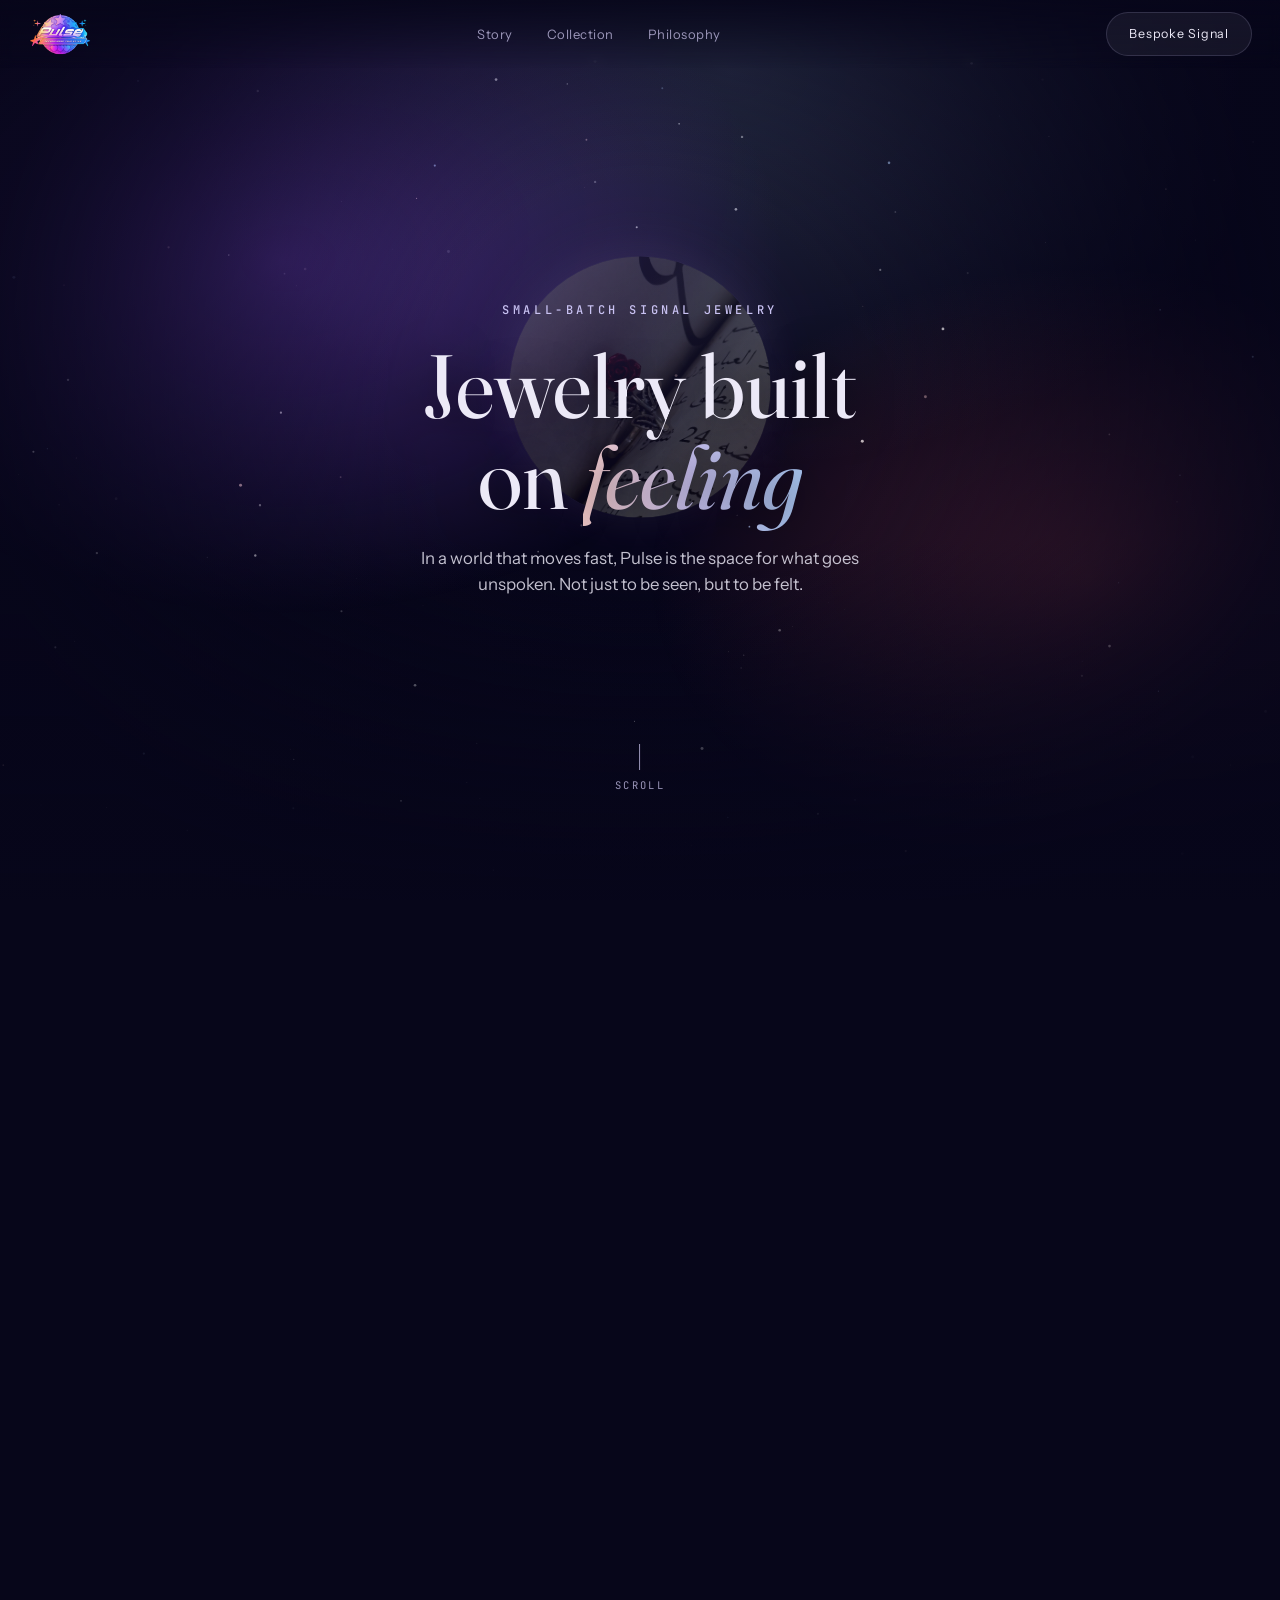
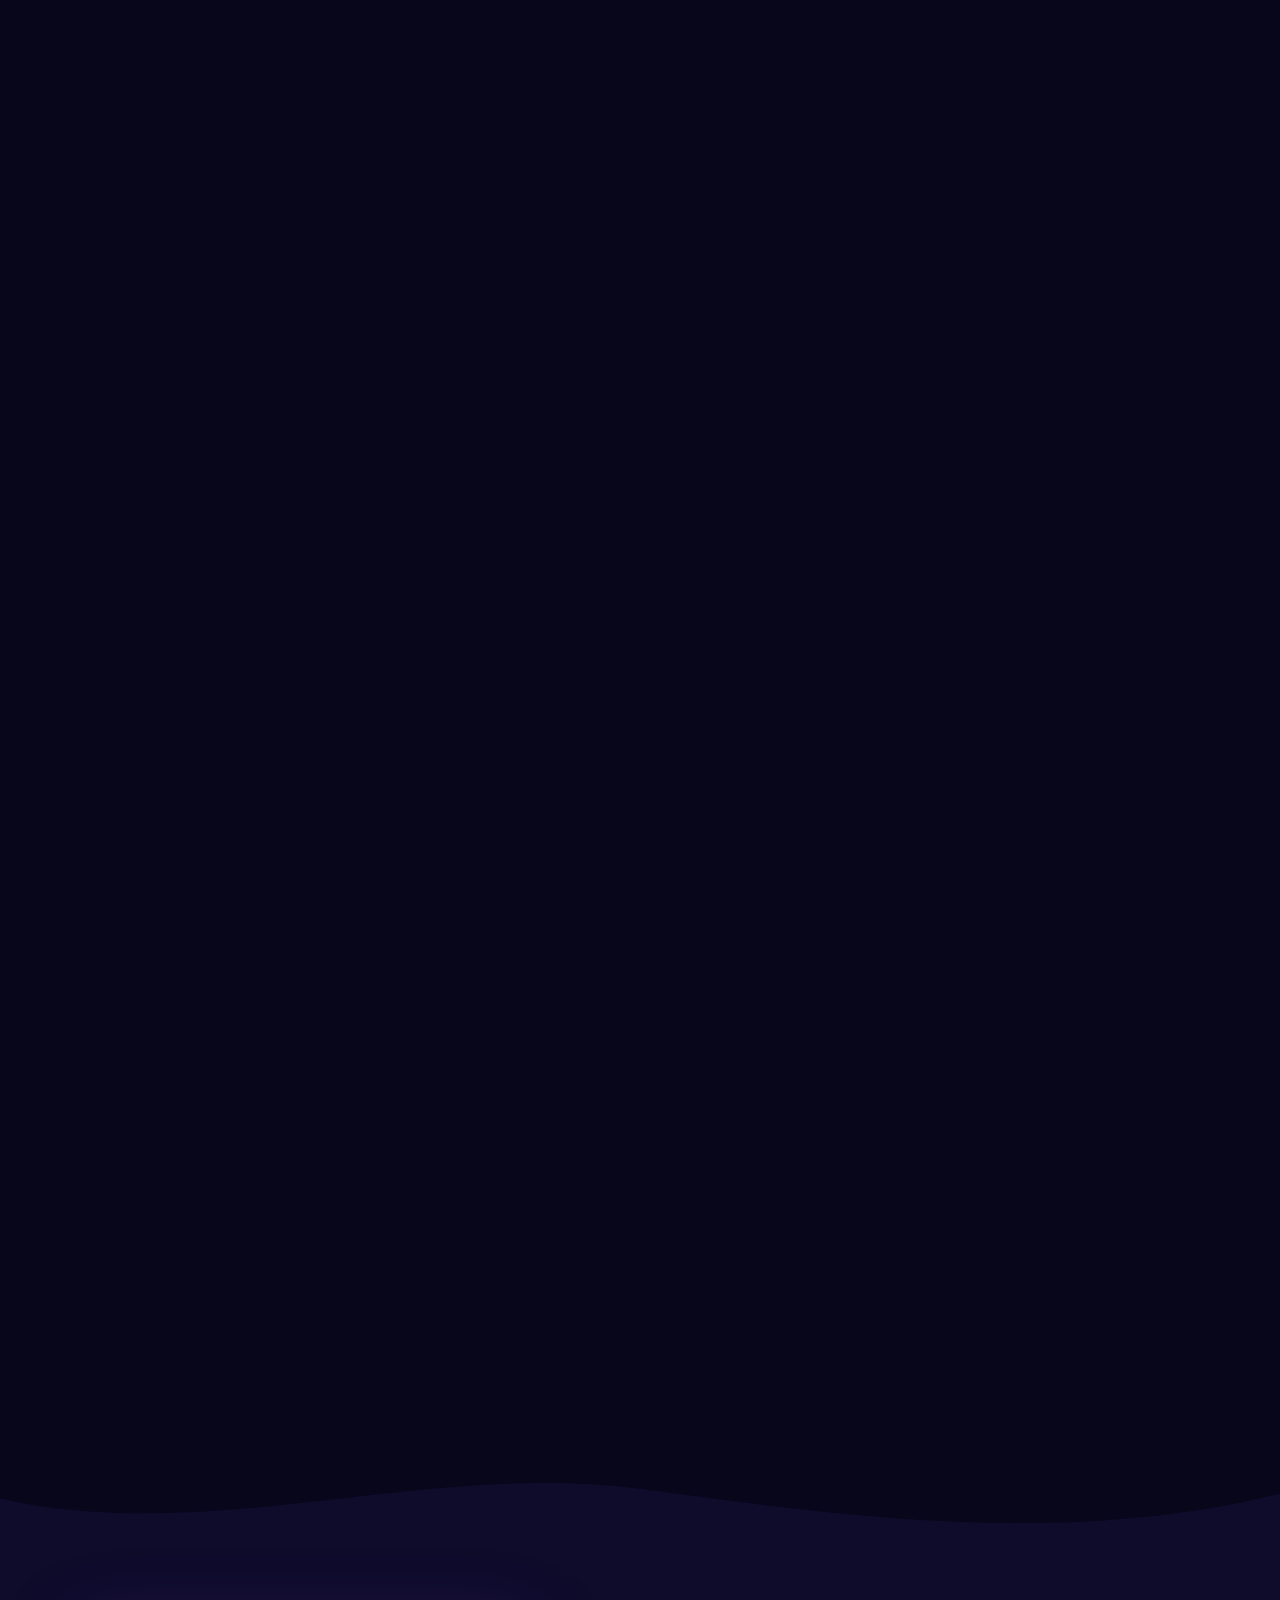
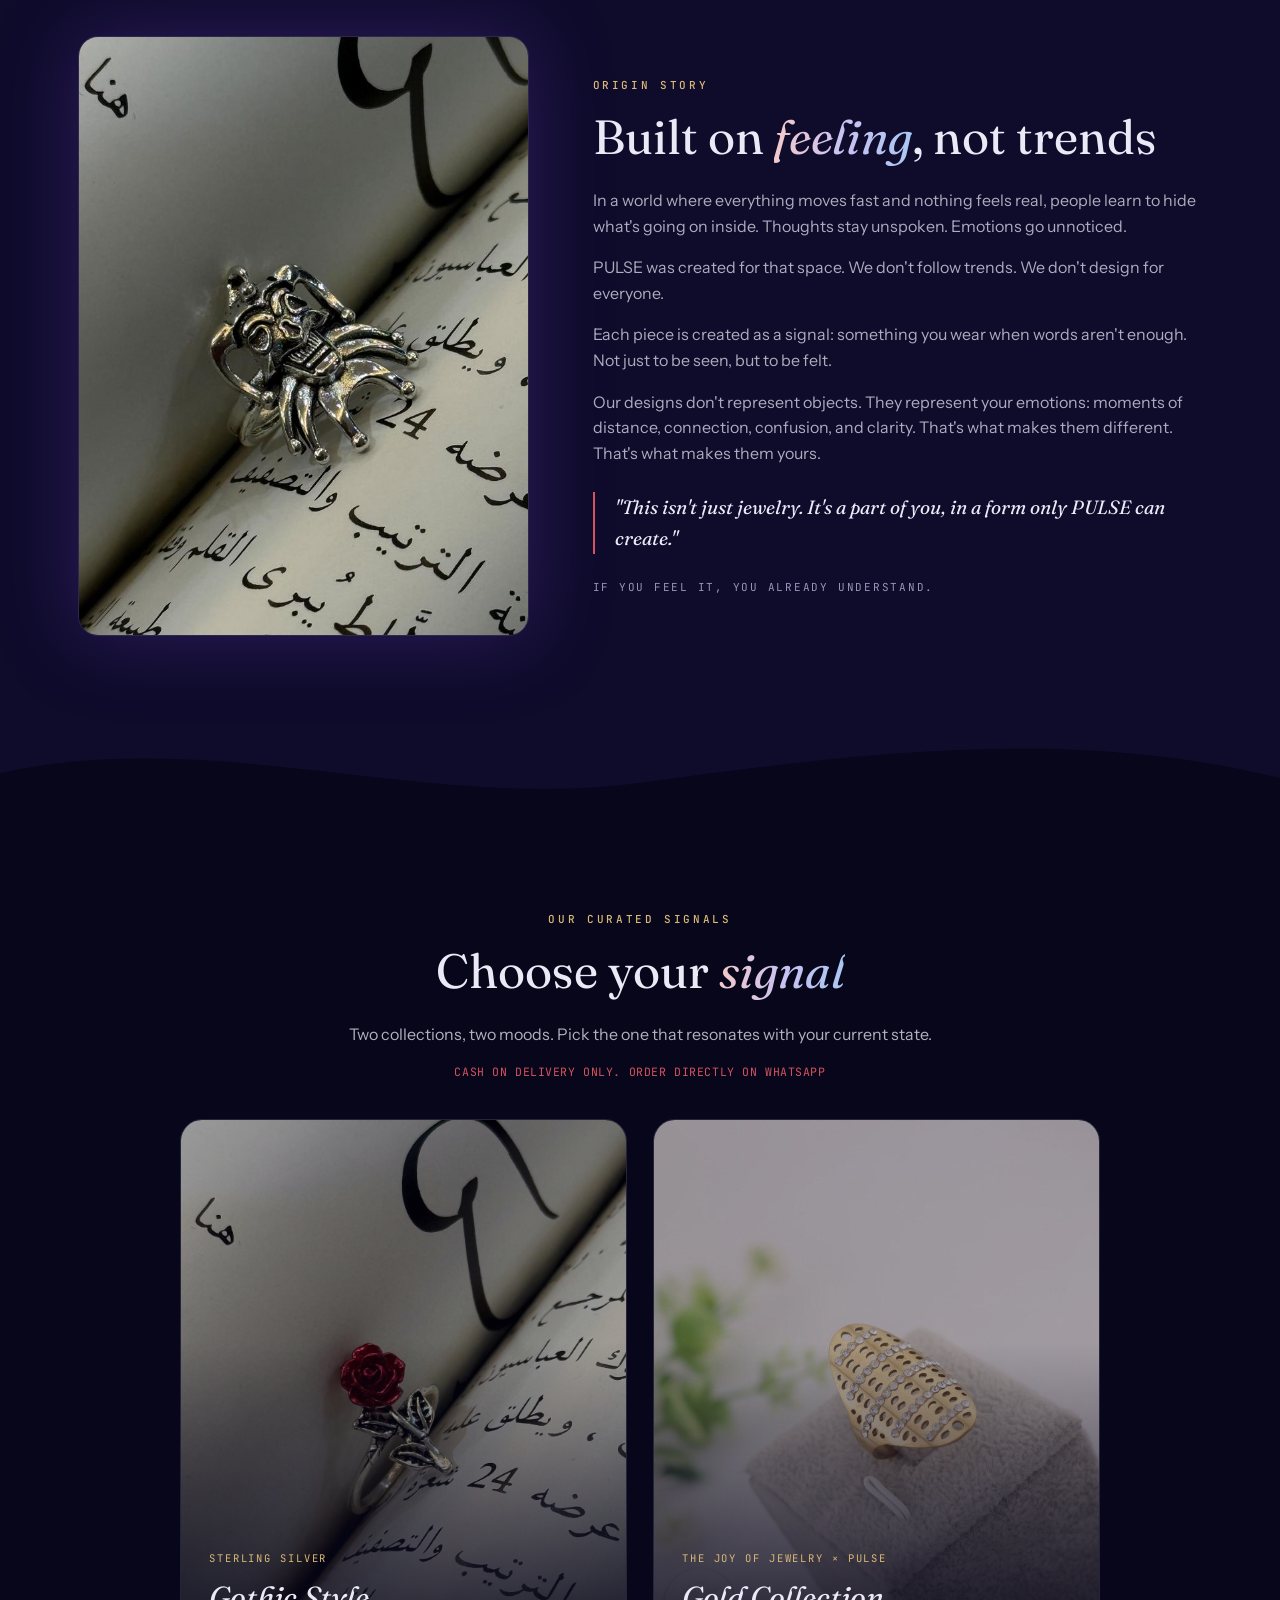
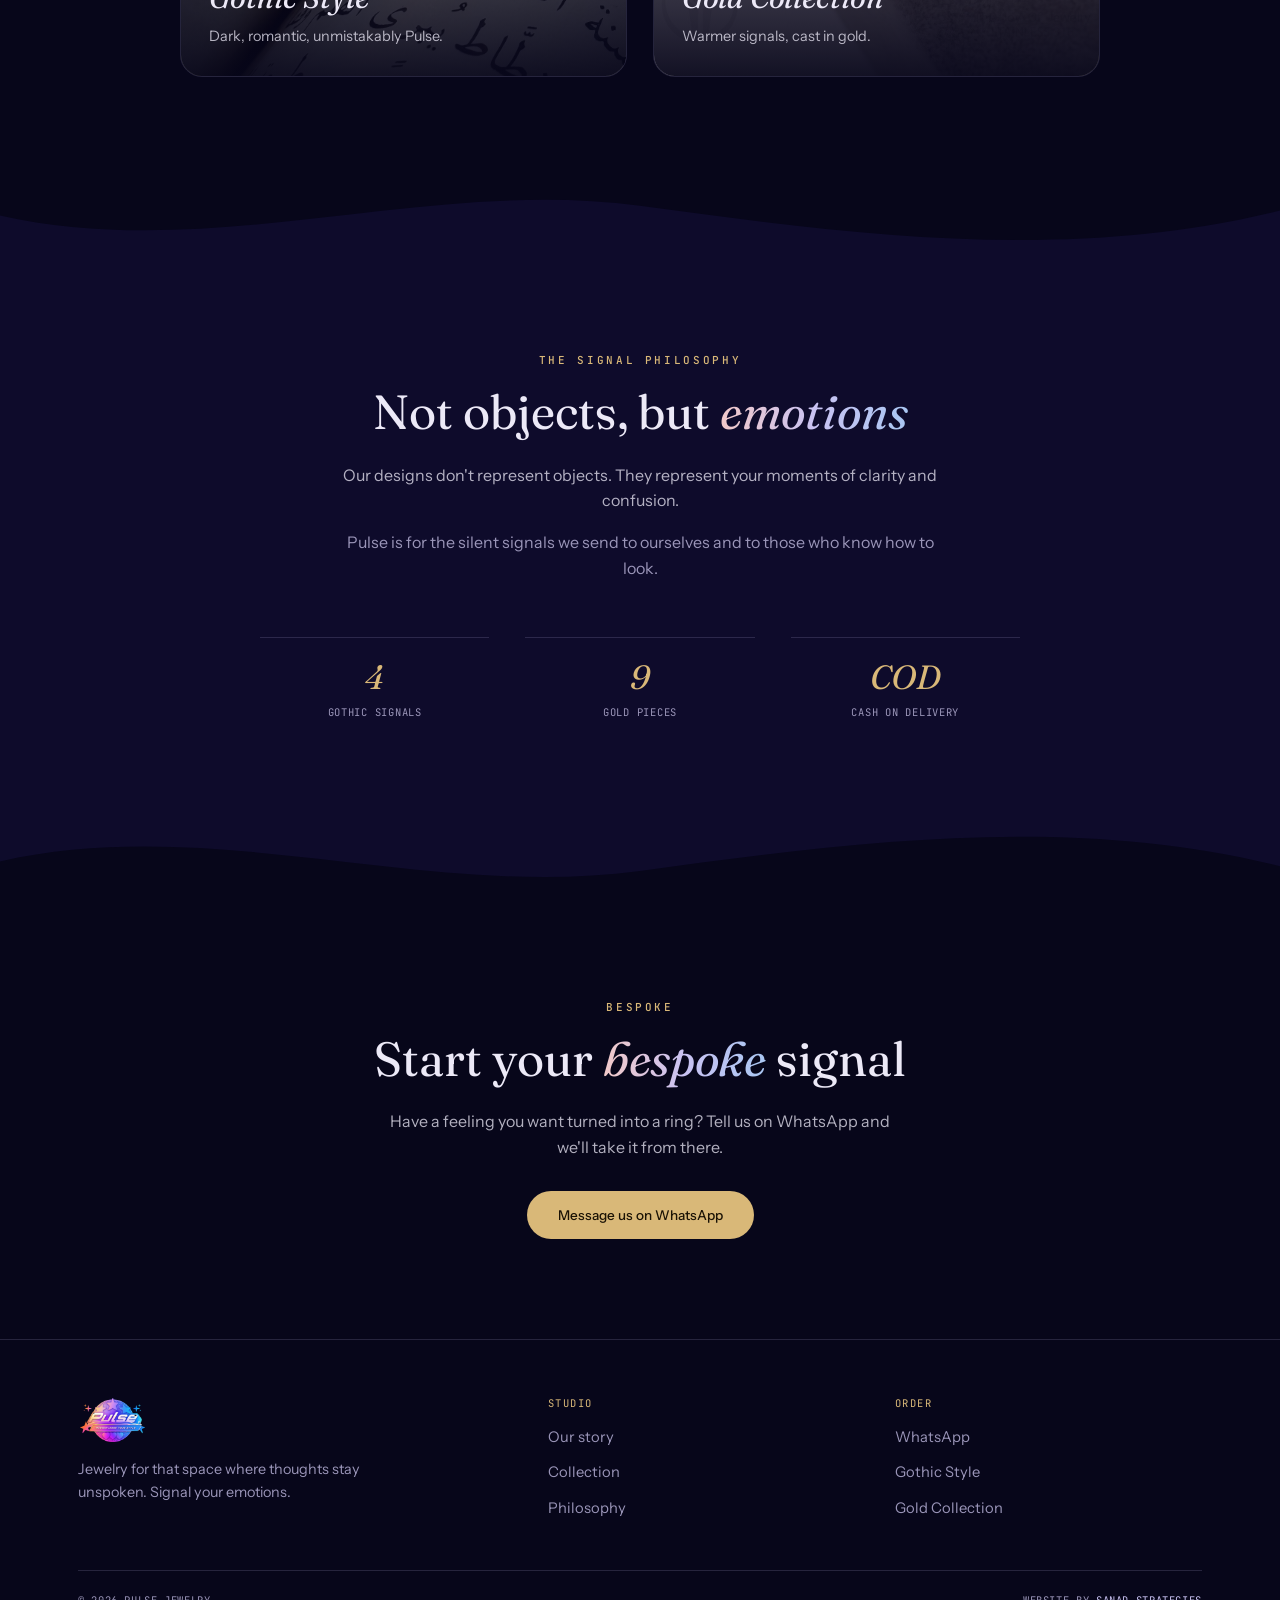
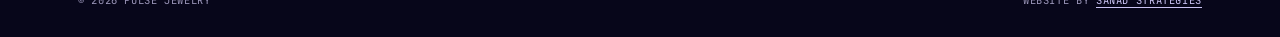
==== index.html @ a399ede3 "Rebuild Pulse website with cosmic scroll-driven hero and separate image files Co-Authored-By: Claude" ====
<!DOCTYPE html>
<html lang="en"><head><meta charset="UTF-8"><meta name="viewport" content="width=device-width,initial-scale=1">
<title>PULSE — Jewelry Built on Feeling</title><meta name="description" content="Small-batch signal jewelry. Gothic silver and gold rings, ordered on WhatsApp, cash on delivery.">
<link rel="icon" href="pulse-logo.png">
<link rel="preconnect" href="https://fonts.googleapis.com"><link rel="preconnect" href="https://fonts.gstatic.com" crossorigin>
<link href="https://fonts.googleapis.com/css2?family=Fraunces:ital,opsz,wght@0,9..144,400;0,9..144,600;1,9..144,400&family=Instrument+Sans:wght@400;500;600&family=JetBrains+Mono:wght@400;500&display=swap" rel="stylesheet">
<link rel="stylesheet" href="style.css"></head><body>
<canvas id="stars" aria-hidden="true"></canvas>
<header class="top"><a class="logo" href="index.html"><img src="pulse-logo.png" alt="Pulse"></a>
<nav class="links"><a href="index.html#story">Story</a><a href="collection.html">Collection</a><a href="index.html#philosophy">Philosophy</a></nav>
<a class="nav-cta" href="https://wa.me/201555689445?text=Hi%20Pulse%2C%20I%27d%20like%20to%20ask%20about%20a%20bespoke%20piece." target="_blank" rel="noopener">Bespoke Signal</a>
<button class="menu-toggle" aria-label="Menu">MENU</button></header>

<main>
<section class="hero" id="top"><div class="stage">
<div class="nebula"></div>
<div class="ring-orb"><img src="hero.jpg" alt="A silver rose ring resting on an open book"></div>
<div class="shade"></div>
<div class="copy intro"><div class="eyebrow">Small-batch signal jewelry</div>
<h1>Jewelry built<br>on <em>feeling</em></h1>
<p class="sub">In a world that moves fast, Pulse is the space for what goes unspoken. Not just to be seen, but to be felt.</p></div>
<div class="cue"><i></i>SCROLL</div>
<div class="reveal2"><div class="line">If you feel it, you already understand.</div>
<div class="cta-row"><a class="btn btn-ghost" href="#story">The story</a><a class="btn btn-gold" href="collection.html">View collection</a></div></div>
<div class="pulse-line"><svg viewBox="0 0 520 50" preserveAspectRatio="none" aria-hidden="true"><path pathLength="1000" d="M0,25 L120,25 L138,25 L148,4 L160,46 L172,14 L182,25 L200,25 L520,25"/></svg></div>
</div></section>
<svg class="wave" viewBox="0 0 1440 80" preserveAspectRatio="none" aria-hidden="true"><path d="M0,40 C240,90 480,0 720,30 C960,60 1200,90 1440,35 L1440,80 L0,80 Z"/></svg>
<section class="block" id="story"><div class="wrap origin-grid">
<div class="origin-visual"><img src="origin.jpg" alt="A hand-finished Pulse spider ring on an open book" loading="lazy"></div>
<div class="origin-body"><div class="tag">Origin story</div>
<h2 class="title">Built on <em>feeling</em>, not trends</h2>
<p>In a world where everything moves fast and nothing feels real, people learn to hide what's going on inside. Thoughts stay unspoken. Emotions go unnoticed.</p>
<p>PULSE was created for that space. We don't follow trends. We don't design for everyone.</p>
<p>Each piece is created as a signal: something you wear when words aren't enough. Not just to be seen, but to be felt.</p>
<p>Our designs don't represent objects. They represent your emotions: moments of distance, connection, confusion, and clarity. That's what makes them different. That's what makes them yours.</p>
<div class="quote">"This isn't just jewelry. It's a part of you, in a form only PULSE can create."</div>
<div class="sig">If you feel it, you already understand.</div></div></div></section>
<svg class="wave rev" viewBox="0 0 1440 80" preserveAspectRatio="none" aria-hidden="true"><path d="M0,40 C240,90 480,0 720,30 C960,60 1200,90 1440,35 L1440,80 L0,80 Z"/></svg>
<section class="block alt center" id="collection"><div class="wrap">
<div class="tag">Our curated signals</div><h2 class="title">Choose your <em>signal</em></h2>
<p class="lede">Two collections, two moods. Pick the one that resonates with your current state.</p>
<p class="cod">Cash on delivery only. Order directly on WhatsApp</p>
<div class="pick">
<a href="gothic.html"><img src="hero.jpg" alt=""><div class="lab"><div class="e">Sterling silver</div><div class="t">Gothic Style</div><div class="s">Dark, romantic, unmistakably Pulse.</div></div></a>
<a href="gold.html"><img src="gold-halo-filigree-front.jpg" alt=""><div class="lab"><div class="e">The Joy Of Jewelry × Pulse</div><div class="t">Gold Collection</div><div class="s">Warmer signals, cast in gold.</div></div></a>
</div></div></section>
<svg class="wave" viewBox="0 0 1440 80" preserveAspectRatio="none" aria-hidden="true"><path d="M0,40 C240,90 480,0 720,30 C960,60 1200,90 1440,35 L1440,80 L0,80 Z"/></svg>
<section class="block center" id="philosophy"><div class="wrap">
<div class="tag">The signal philosophy</div><h2 class="title">Not objects, but <em>emotions</em></h2>
<p class="lede">Our designs don't represent objects. They represent your moments of clarity and confusion.</p>
<p class="lede" style="color:var(--muted)">Pulse is for the silent signals we send to ourselves and to those who know how to look.</p>
<div class="stats"><div class="stat"><b>4</b><span>Gothic signals</span></div><div class="stat"><b>9</b><span>Gold pieces</span></div><div class="stat"><b>COD</b><span>Cash on delivery</span></div></div>
</div></section>
<svg class="wave rev" viewBox="0 0 1440 80" preserveAspectRatio="none" aria-hidden="true"><path d="M0,40 C240,90 480,0 720,30 C960,60 1200,90 1440,35 L1440,80 L0,80 Z"/></svg>
<section class="block alt contact"><div class="wrap">
<div class="tag">Bespoke</div><h2 class="title">Start your <em>bespoke</em> signal</h2>
<p>Have a feeling you want turned into a ring? Tell us on WhatsApp and we'll take it from there.</p>
<a class="btn btn-gold" href="https://wa.me/201555689445?text=Hi%20Pulse%2C%20I%27d%20like%20to%20ask%20about%20a%20bespoke%20piece." target="_blank" rel="noopener">Message us on WhatsApp</a>
</div></section>
</main><footer class="foot"><div class="wrap"><div class="fgrid">
<div><img src="pulse-logo.png" alt="Pulse"><p>Jewelry for that space where thoughts stay unspoken. Signal your emotions.</p></div>
<div><h4>Studio</h4><ul><li><a href="index.html#story">Our story</a></li><li><a href="collection.html">Collection</a></li><li><a href="index.html#philosophy">Philosophy</a></li></ul></div>
<div><h4>Order</h4><ul><li><a href="https://wa.me/201555689445?text=Hi%20Pulse%2C%20I%20have%20a%20question." target="_blank" rel="noopener">WhatsApp</a></li><li><a href="gothic.html">Gothic Style</a></li><li><a href="gold.html">Gold Collection</a></li></ul></div>
</div><div class="fbot"><span>© 2026 Pulse Jewelry</span><span>Website by <a href="https://sanad-strategies.github.io/projects/">Sanad Strategies</a></span></div></div></footer>
<script src="script.js"></script></body></html>
---- style.css ----
:root{
  --void:#07061a; --deep:#0e0b2b; --nebula:#2a1456; --violet:#6a3fb5;
  --pink:#f2c9c9; --lilac:#c9c2f2; --sky:#a9c6f2; --gold:#d9b878; --rose:#d4535e;
  --text:#ece9f7; --muted:#9a95b8; --line:rgba(201,194,242,.16);
  --display:'Fraunces',serif; --body:'Instrument Sans',sans-serif; --mono:'JetBrains Mono',monospace;
}
*{margin:0;padding:0;box-sizing:border-box}
html{scroll-behavior:smooth}
body{background:var(--void);color:var(--text);font-family:var(--body);line-height:1.6;overflow-x:hidden}
img{display:block;max-width:100%}
a{color:inherit;text-decoration:none}
::selection{background:var(--rose);color:#fff}
a:focus-visible,button:focus-visible{outline:2px solid var(--gold);outline-offset:3px}
.wrap{max-width:1180px;margin:0 auto;padding:0 28px}
#stars{position:fixed;inset:0;width:100%;height:100%;z-index:0;pointer-events:none}
main,header,footer,section{position:relative;z-index:1}

/* header */
header.top{position:fixed;top:0;left:0;right:0;z-index:50;display:flex;align-items:center;justify-content:space-between;padding:12px 28px;background:linear-gradient(180deg,rgba(7,6,26,.85),rgba(7,6,26,0));backdrop-filter:blur(6px)}
header.top .logo img{height:44px;width:auto}
nav.links{display:flex;gap:34px;font-size:13px;letter-spacing:.04em;color:var(--muted)}
nav.links a:hover,nav.links a.on{color:#fff}
.nav-cta{font-size:12.5px;letter-spacing:.06em;padding:11px 22px;border-radius:999px;border:1px solid var(--line);background:rgba(255,255,255,.06)}
.nav-cta:hover{background:var(--gold);color:#1a1205;border-color:var(--gold)}
.menu-toggle{display:none;background:none;border:1px solid var(--line);color:#fff;font:500 12px var(--mono);letter-spacing:.12em;padding:9px 14px;border-radius:999px;cursor:pointer}
@media(max-width:820px){
  nav.links,.nav-cta{display:none}.menu-toggle{display:block}
  header.top.open nav.links{display:flex;position:absolute;top:100%;left:16px;right:16px;flex-direction:column;gap:0;background:rgba(14,11,43,.97);border:1px solid var(--line);border-radius:16px;padding:8px 20px;font-size:15px}
  header.top.open nav.links a{padding:14px 0;border-bottom:1px solid var(--line)}
  header.top.open nav.links a:last-child{border:0}
}

/* hero: scroll-driven */
.hero{height:340vh}
.stage{position:sticky;top:0;height:100vh;overflow:hidden;display:flex;align-items:center;justify-content:center;text-align:center}
.stage .nebula{position:absolute;inset:-20%;background:radial-gradient(40% 40% at 30% 35%,rgba(106,63,181,.55),transparent 70%),radial-gradient(35% 35% at 75% 60%,rgba(212,83,94,.28),transparent 70%),radial-gradient(45% 45% at 55% 20%,rgba(169,198,242,.18),transparent 70%);transform:translate3d(0,calc(var(--p,0)*-60px),0) scale(calc(1 + var(--p,0)*.25))}
.ring-orb{position:absolute;left:50%;top:43%;width:min(58vh,76vw);aspect-ratio:1;border-radius:50%;overflow:hidden;transform:translate(-50%,-50%) scale(calc(.5 + var(--p,0)*.6)) rotate(calc(var(--p,0)*40deg));opacity:calc(.25 + var(--p,0)*.75);box-shadow:0 0 0 1px var(--line),0 0 90px rgba(201,194,242,.35),0 0 200px rgba(106,63,181,.45)}
.ring-orb img{width:100%;height:100%;object-fit:cover;transform:scale(1.05)}
.stage .shade{position:absolute;inset:0;background:radial-gradient(circle at 50% 43%,rgba(7,6,26,0) 25%,rgba(7,6,26,.8) 80%),linear-gradient(180deg,transparent 60%,rgba(7,6,26,.9))}
.copy{position:relative;padding:0 24px;max-width:900px}
.eyebrow{font:500 12px var(--mono);letter-spacing:.3em;text-transform:uppercase;color:var(--lilac);margin-bottom:22px}
.copy h1{font-family:var(--display);font-weight:400;font-size:clamp(2.6rem,8vw,5.6rem);line-height:1.02;text-shadow:0 4px 40px rgba(0,0,0,.6)}
.copy h1 em{font-style:italic;background:linear-gradient(90deg,var(--pink),var(--lilac),var(--sky));-webkit-background-clip:text;background-clip:text;color:transparent}
.copy .sub{max-width:44ch;margin:22px auto 0;color:rgba(236,233,247,.82);font-size:1.05rem}
.intro{opacity:calc(1 - var(--p,0)*4);transform:translateY(calc(var(--p,0)*-60px))}
.reveal2{position:absolute;left:0;right:0;bottom:11vh;padding:0 24px;opacity:calc((var(--p,0) - .55)*4);transform:translateY(calc((1 - var(--p,0))*30px))}
.reveal2 .line{font-family:var(--display);font-style:italic;font-size:clamp(1.3rem,3.4vw,2.2rem);margin-bottom:22px;text-shadow:0 2px 30px #000}
.cta-row{display:flex;gap:14px;justify-content:center;flex-wrap:wrap}
.btn{display:inline-block;font:500 13.5px var(--body);padding:15px 30px;border-radius:999px;cursor:pointer;border:1px solid transparent;transition:.25s}
.btn-gold{background:var(--gold);color:#1a1205}.btn-gold:hover{background:#fff}
.btn-ghost{border-color:rgba(255,255,255,.45);color:#fff}.btn-ghost:hover{background:rgba(255,255,255,.12)}
.pulse-line{position:absolute;left:50%;bottom:4vh;transform:translateX(-50%);width:min(480px,80vw)}
.pulse-line svg{width:100%;height:46px;display:block}
.pulse-line path{fill:none;stroke:var(--gold);stroke-width:1.8;stroke-dasharray:1000;stroke-dashoffset:calc(1000 - var(--p,0)*1000);filter:drop-shadow(0 0 6px rgba(217,184,120,.7))}
.cue{position:absolute;left:50%;bottom:12vh;transform:translateX(-50%);font:10.5px var(--mono);letter-spacing:.22em;color:var(--muted);text-align:center;opacity:calc(1 - var(--p,0)*8)}
.cue i{display:block;width:1px;height:26px;margin:0 auto 8px;background:var(--muted);animation:cue 2s ease-in-out infinite}
@keyframes cue{50%{opacity:.25}}

/* dividers */
.wave{display:block;width:100%;height:clamp(40px,6vw,90px);margin-bottom:-1px}
.wave path{fill:var(--deep)}
.wave.rev{transform:scaleY(-1);margin:-1px 0 0}

/* sections */
section.block{padding:100px 0;background:var(--deep)}
section.alt{background:var(--void)}
.tag{font:500 11px var(--mono);letter-spacing:.24em;text-transform:uppercase;color:var(--gold);margin-bottom:18px}
h2.title{font-family:var(--display);font-weight:400;font-size:clamp(1.9rem,4.6vw,3rem);line-height:1.12;margin-bottom:24px}
h2.title em{font-style:italic;background:linear-gradient(90deg,var(--pink),var(--lilac),var(--sky));-webkit-background-clip:text;background-clip:text;color:transparent}
.origin-grid{display:grid;grid-template-columns:.85fr 1.15fr;gap:64px;align-items:center}
.origin-visual{border-radius:20px;overflow:hidden;aspect-ratio:3/4;border:1px solid var(--line);box-shadow:0 0 80px rgba(106,63,181,.35)}
.origin-visual img{width:100%;height:100%;object-fit:cover}
.origin-body p{color:rgba(236,233,247,.72);margin-bottom:16px}
.quote{font-family:var(--display);font-style:italic;font-size:1.2rem;border-left:2px solid var(--rose);padding-left:20px;margin:26px 0}
.sig{font:11px var(--mono);letter-spacing:.16em;color:var(--muted);text-transform:uppercase}
@media(max-width:860px){.origin-grid{grid-template-columns:1fr;gap:34px}.origin-visual{aspect-ratio:4/3}}

.center{text-align:center}
.lede{max-width:56ch;margin:0 auto 16px;color:rgba(236,233,247,.75)}
.cod{font:11.5px var(--mono);letter-spacing:.05em;color:var(--rose);text-transform:uppercase;margin:6px 0 34px}

/* collection pick */
.pick{display:grid;grid-template-columns:1fr 1fr;gap:26px;max-width:920px;margin:40px auto 0}
.pick a{position:relative;display:block;aspect-ratio:4/5;border-radius:22px;overflow:hidden;border:1px solid var(--line);isolation:isolate;transition:transform .3s,box-shadow .3s}
.pick a:hover{transform:translateY(-6px);box-shadow:0 20px 60px rgba(106,63,181,.45)}
.pick img{position:absolute;inset:0;width:100%;height:100%;object-fit:cover;opacity:.7;transition:.4s}
.pick a:hover img{opacity:.95;transform:scale(1.05)}
.pick a::after{content:'';position:absolute;inset:0;background:linear-gradient(180deg,transparent 40%,rgba(7,6,26,.92));z-index:1}
.pick .lab{position:absolute;left:0;right:0;bottom:0;padding:28px;z-index:2;text-align:left}
.pick .e{font:10.5px var(--mono);letter-spacing:.18em;text-transform:uppercase;color:var(--gold);margin-bottom:8px}
.pick .t{font-family:var(--display);font-style:italic;font-size:1.9rem;margin-bottom:4px}
.pick .s{font-size:.9rem;color:rgba(236,233,247,.75)}
@media(max-width:700px){.pick{grid-template-columns:1fr}}

/* philosophy */
.stats{display:grid;grid-template-columns:repeat(3,1fr);gap:36px;max-width:760px;margin:56px auto 0}
.stat{border-top:1px solid var(--line);padding-top:18px}
.stat b{display:block;font:italic 400 2.1rem var(--display);color:var(--gold)}
.stat span{font:10.5px var(--mono);letter-spacing:.07em;text-transform:uppercase;color:var(--muted)}
@media(max-width:700px){.stats{grid-template-columns:1fr;gap:22px}}

/* products */
.page-head{padding:150px 0 30px;background:var(--void)}
.back{display:inline-block;font:12px var(--mono);letter-spacing:.06em;color:var(--muted);border-bottom:1px solid var(--muted);margin-bottom:22px}
.back:hover{color:var(--gold);border-color:var(--gold)}
.grid{display:grid;grid-template-columns:repeat(4,1fr);gap:24px}
.card{background:linear-gradient(180deg,rgba(255,255,255,.06),rgba(255,255,255,.02));border:1px solid var(--line);border-radius:18px;overflow:hidden;transition:transform .25s,box-shadow .25s}
.card:hover{transform:translateY(-5px);box-shadow:0 18px 50px rgba(106,63,181,.35)}
.card .pic{position:relative;aspect-ratio:3/4;overflow:hidden;background:#000}
.grid.gold .card .pic{aspect-ratio:1}
.card .pic img{width:100%;height:100%;object-fit:cover;transition:opacity .35s,transform .5s}
.card:hover .pic img.main{transform:scale(1.04)}
.card .pic img.alt{position:absolute;inset:0;opacity:0}
.card .pic.flip img.main{opacity:0}.card .pic.flip img.alt{opacity:1}
@media(hover:hover){.card .pic:hover img.main{opacity:0}.card .pic:hover img.alt{opacity:1}}
.angle{position:absolute;right:10px;bottom:10px;font:9.5px var(--mono);letter-spacing:.06em;text-transform:uppercase;color:var(--gold);background:rgba(7,6,26,.75);padding:4px 9px;border-radius:999px}
.card .body{padding:20px 20px 24px}
.card h3{font:italic 400 1.25rem var(--display);margin-bottom:4px}
.card .desc{color:var(--muted);font-size:.88rem;margin-bottom:12px}
.sizes{font:10.5px var(--mono);letter-spacing:.06em;text-transform:uppercase;color:var(--muted);margin-bottom:12px}
.sizes b{font-weight:500;color:var(--gold)}
.meta{display:flex;justify-content:space-between;font:11px var(--mono);color:var(--muted);padding:12px 0;border-top:1px solid var(--line);margin-bottom:14px}
.meta .price{color:#fff;font-weight:500}
.wa{display:flex;align-items:center;justify-content:center;gap:8px;background:#fff;color:#0b0a1c;font:500 12.5px var(--body);padding:12px 16px;border-radius:999px;transition:.25s}
.wa:hover{background:#25D366}
.wa svg{width:15px;height:15px}
.grid.gold .wa{background:var(--gold)}.grid.gold .wa:hover{background:#fff}
@media(max-width:980px){.grid{grid-template-columns:1fr 1fr}}
@media(max-width:520px){.grid{grid-template-columns:1fr}}

/* contact */
.contact{text-align:center}
.contact p{max-width:46ch;margin:0 auto 30px;color:rgba(236,233,247,.75)}

/* footer */
footer.foot{background:var(--void);border-top:1px solid var(--line);padding:56px 0 30px}
.fgrid{display:grid;grid-template-columns:1.4fr 1fr 1fr;gap:40px;margin-bottom:40px}
.fgrid img{height:48px;margin-bottom:14px}
.fgrid p{color:var(--muted);font-size:.9rem;max-width:32ch}
.fgrid h4{font:10.5px var(--mono);letter-spacing:.14em;text-transform:uppercase;color:var(--gold);margin-bottom:14px}
.fgrid li{list-style:none;margin-bottom:10px}
.fgrid li a{color:var(--muted);font-size:.92rem}.fgrid li a:hover{color:#fff}
.fbot{display:flex;justify-content:space-between;flex-wrap:wrap;gap:10px;border-top:1px solid var(--line);padding-top:22px;font:10.5px var(--mono);letter-spacing:.06em;color:var(--muted);text-transform:uppercase}
.fbot a{color:var(--lilac);border-bottom:1px solid currentColor}
@media(max-width:700px){.fgrid{grid-template-columns:1fr}}

@media(prefers-reduced-motion:reduce){.hero{height:auto}.stage{position:relative;min-height:100vh}.intro{opacity:1!important;transform:none!important}.reveal2{position:relative;opacity:1!important;transform:none!important;margin-top:30px;bottom:auto}.cue i{animation:none}.ring-orb{transform:translate(-50%,-50%)!important;opacity:.6!important}}
@media(max-width:760px){.hero{height:300vh}}
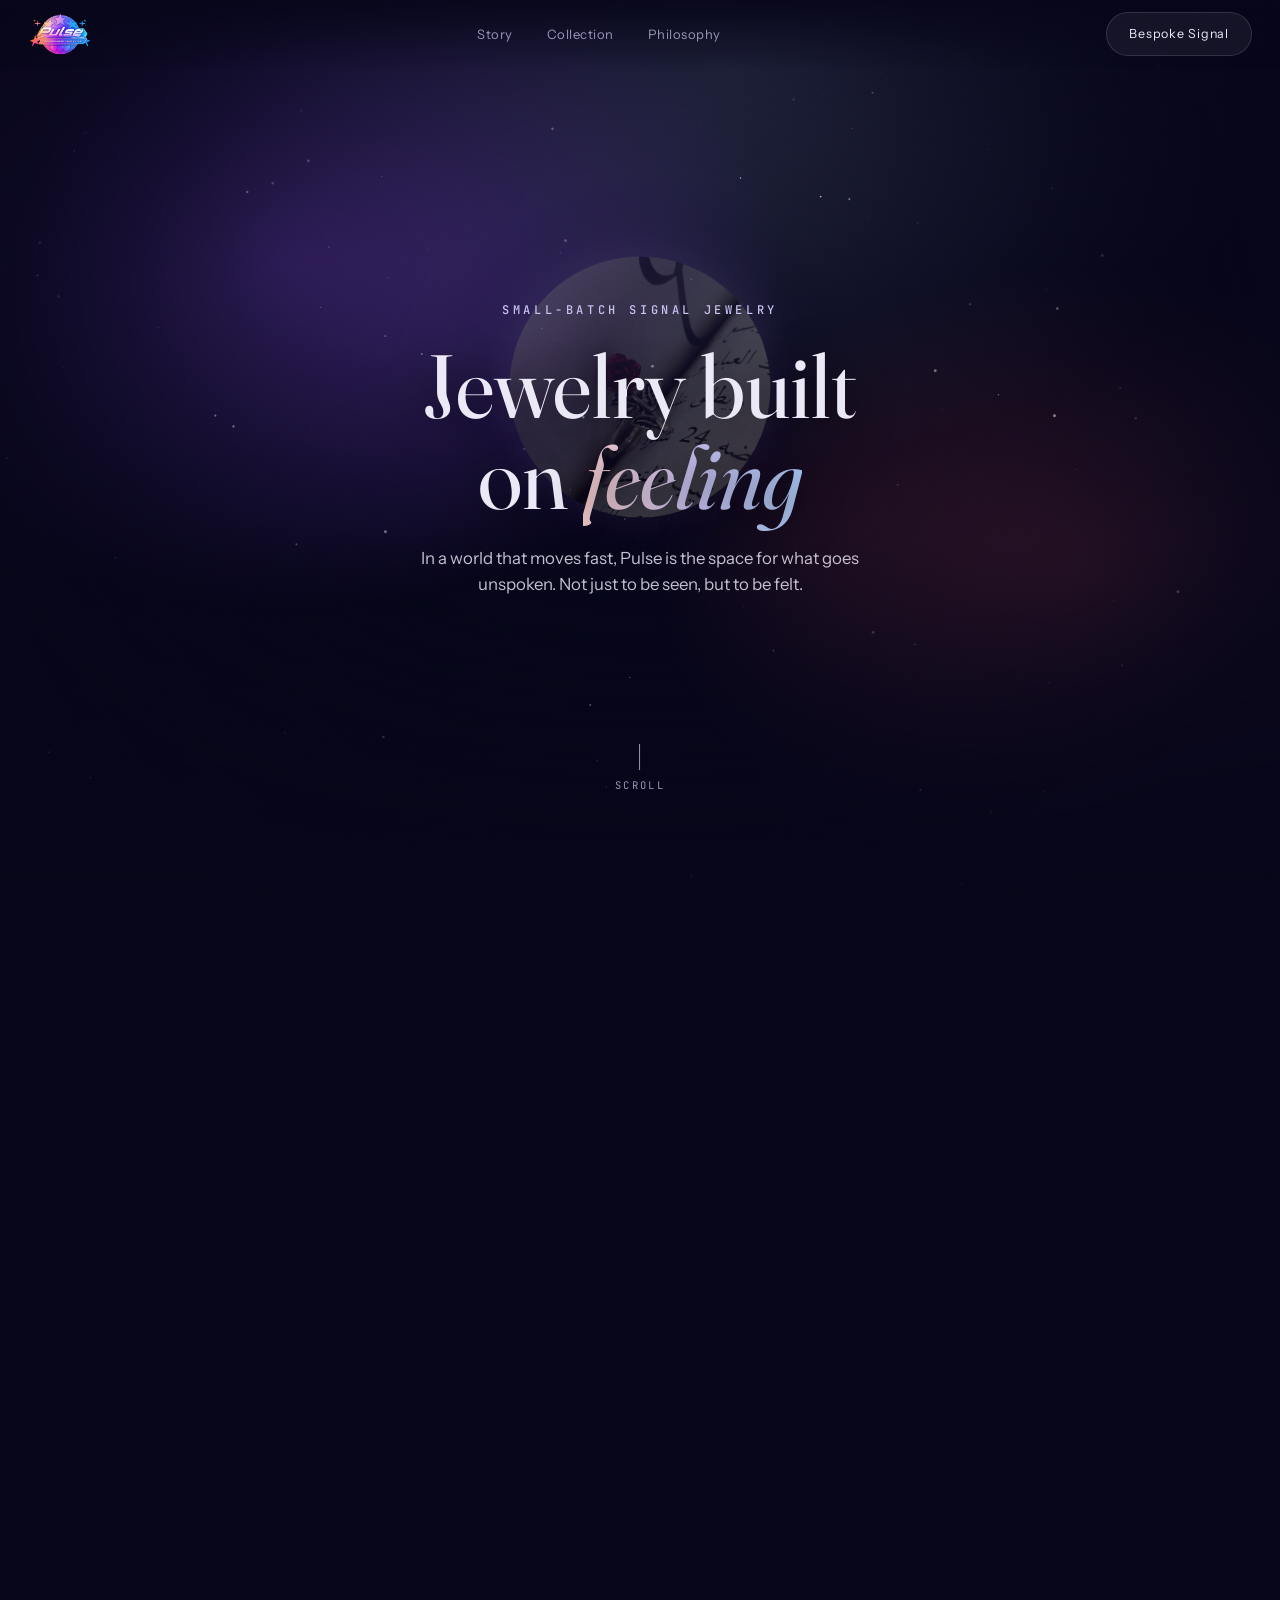
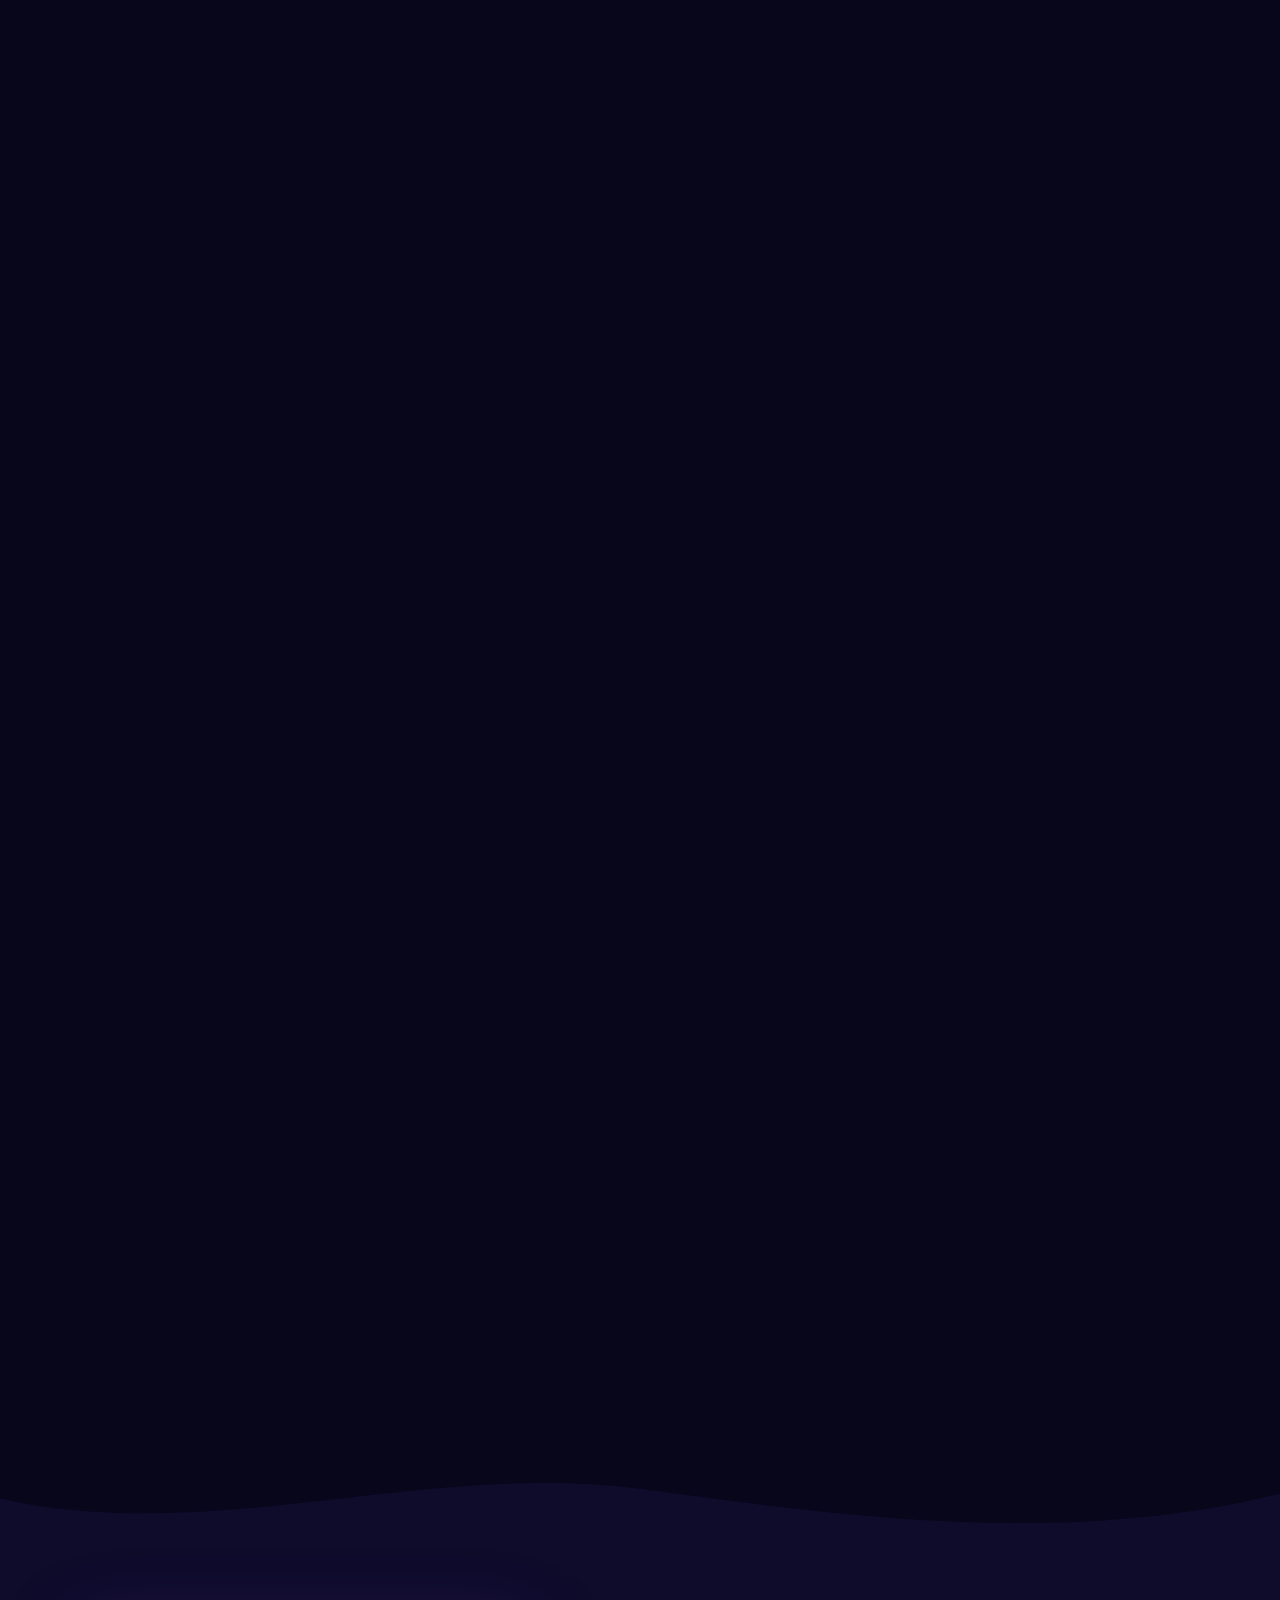
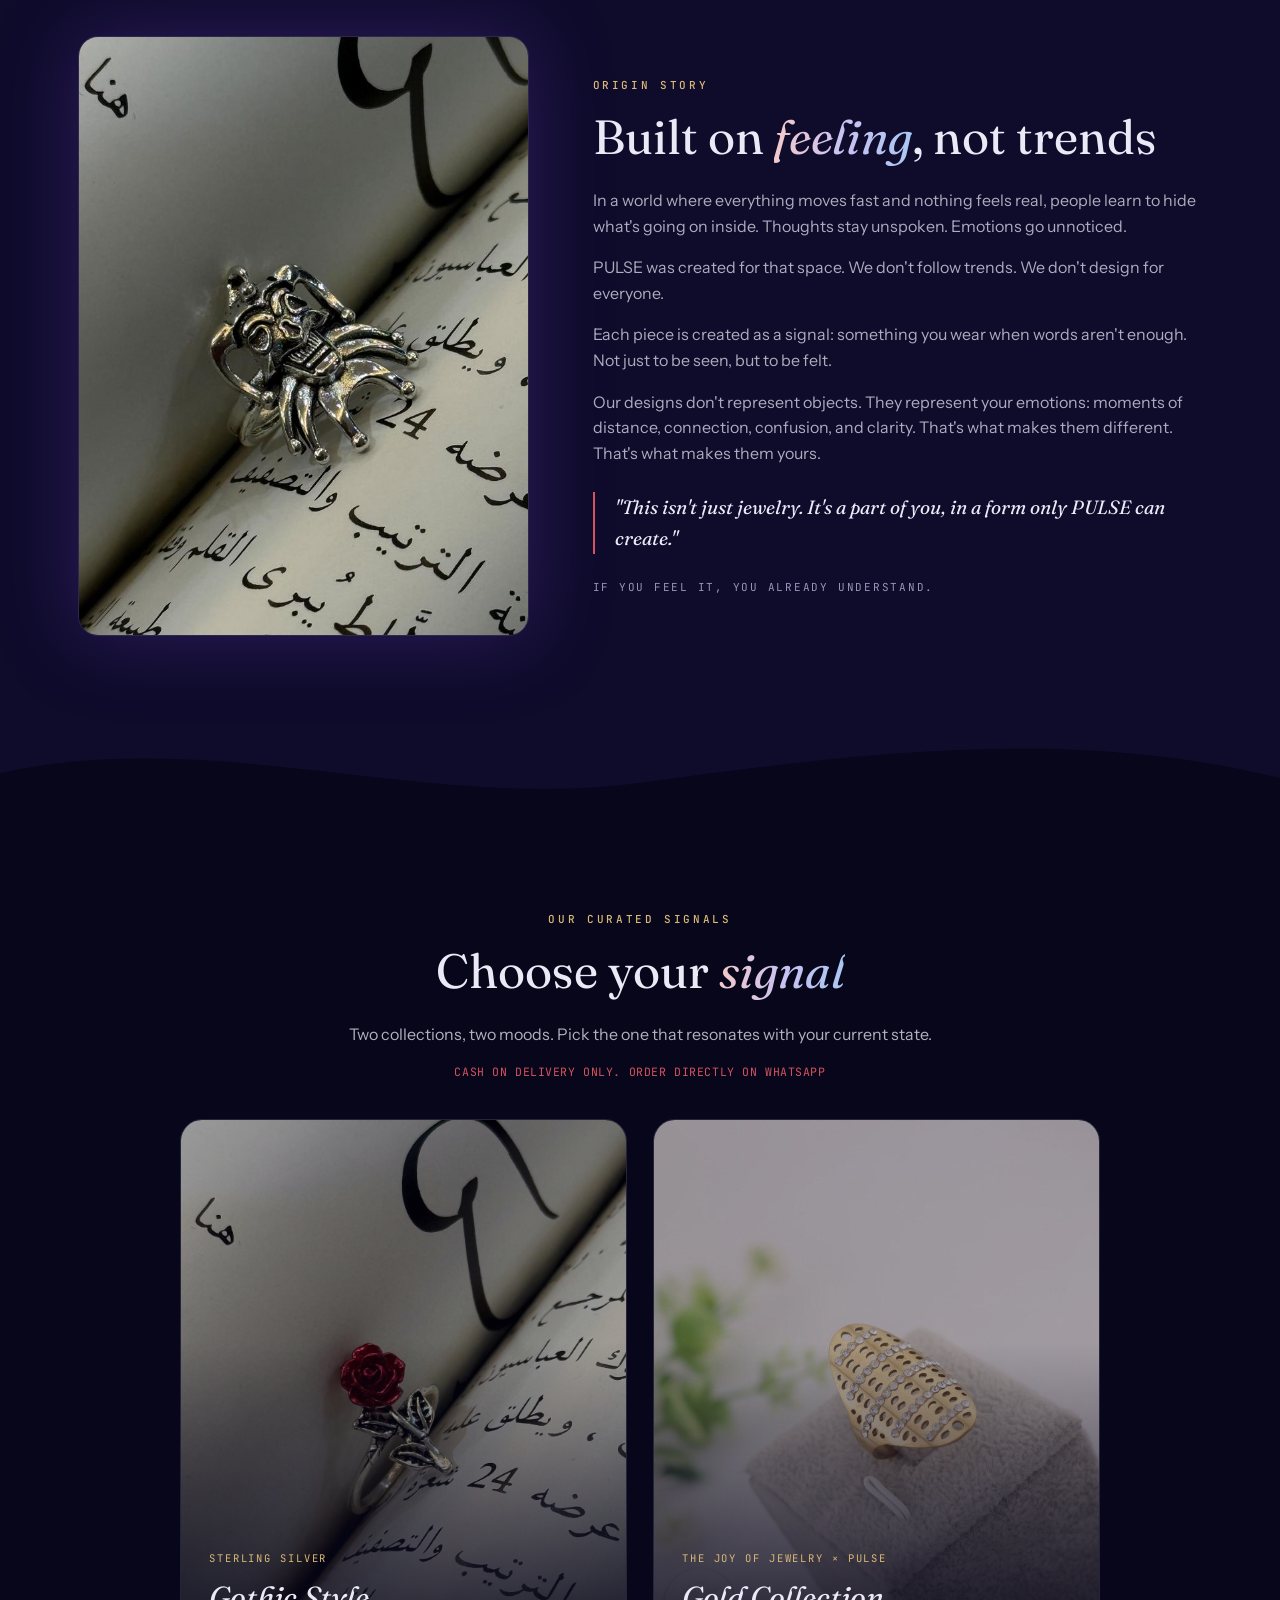
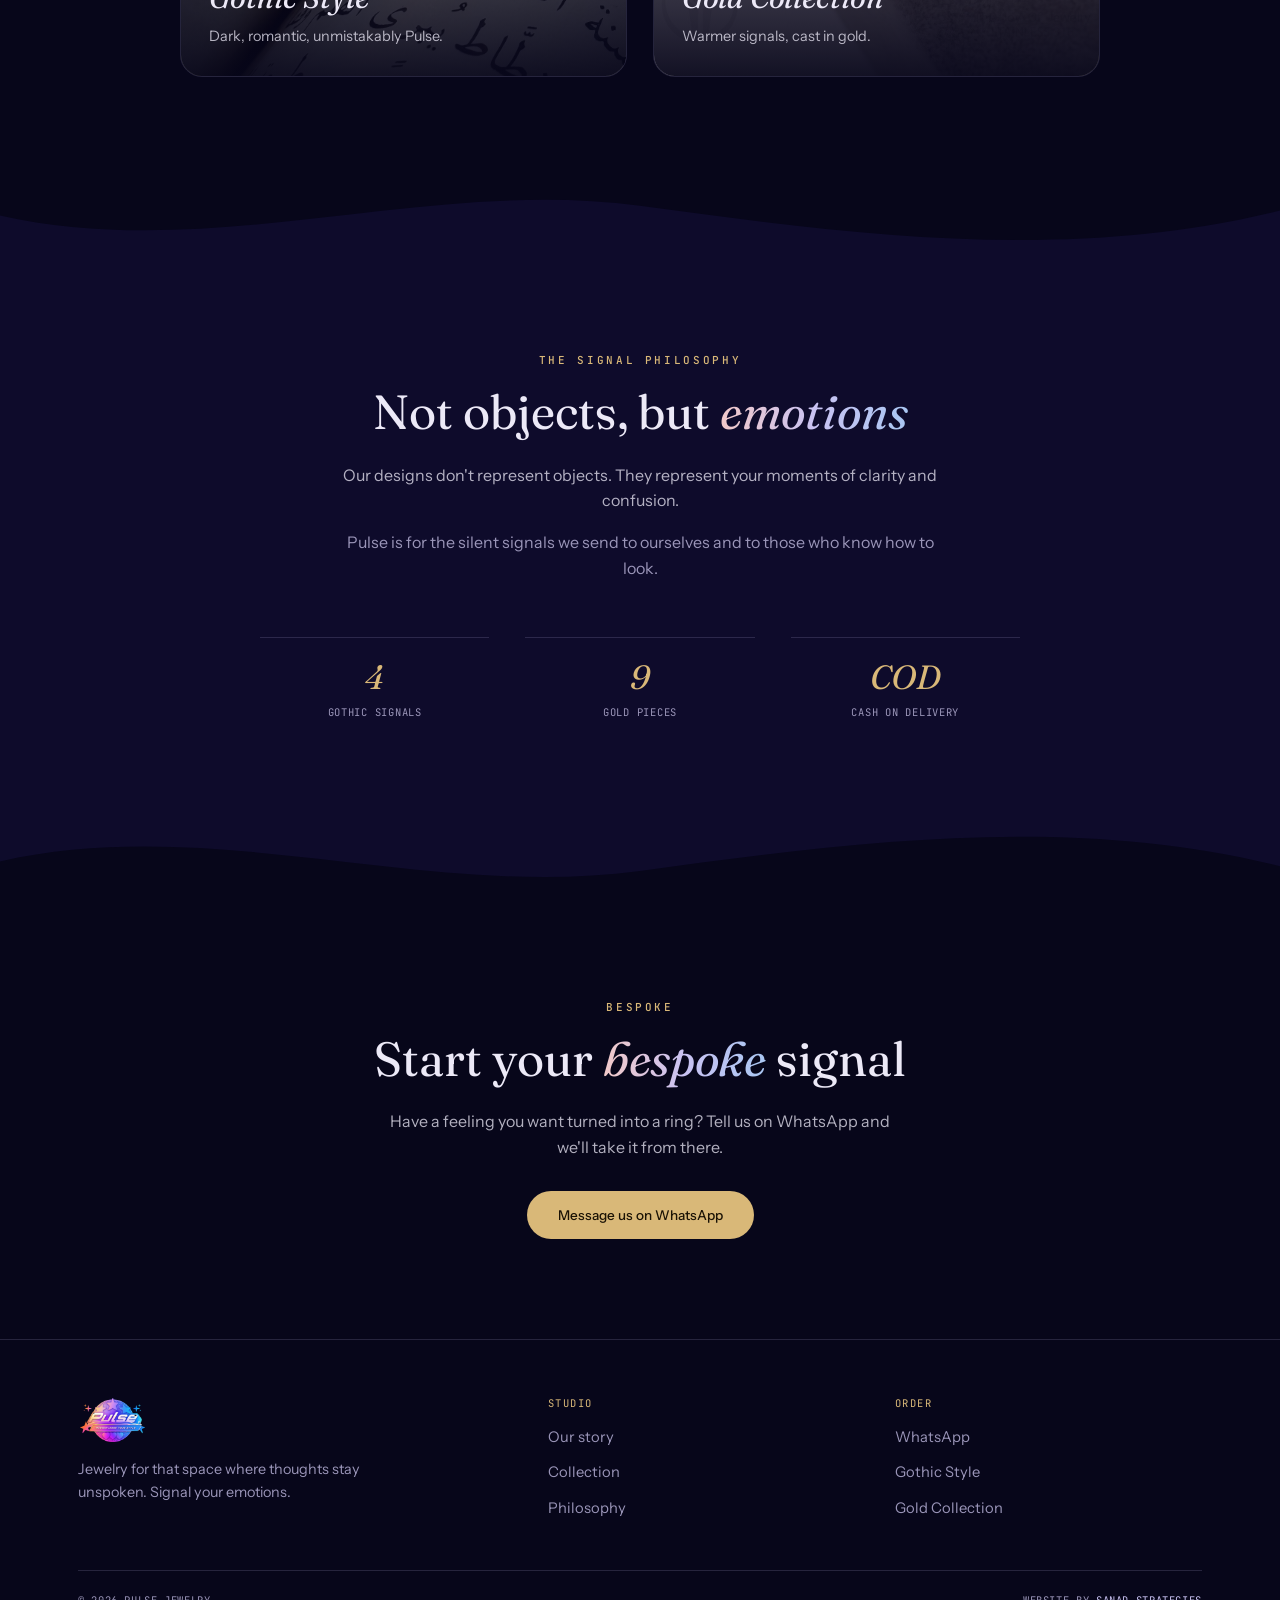
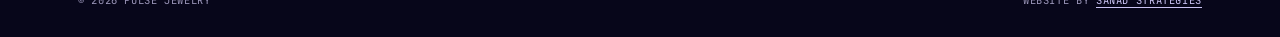
==== commit 39ac6eec: "Serve site at pulse.sanad-strategies.com and link back to sanad-strategies.com Co-Authored-By: Claud" ====
--- a/index.html
+++ b/index.html
@@ -61,5 +61,5 @@
 <div><img src="pulse-logo.png" alt="Pulse"><p>Jewelry for that space where thoughts stay unspoken. Signal your emotions.</p></div>
 <div><h4>Studio</h4><ul><li><a href="index.html#story">Our story</a></li><li><a href="collection.html">Collection</a></li><li><a href="index.html#philosophy">Philosophy</a></li></ul></div>
 <div><h4>Order</h4><ul><li><a href="https://wa.me/201555689445?text=Hi%20Pulse%2C%20I%20have%20a%20question." target="_blank" rel="noopener">WhatsApp</a></li><li><a href="gothic.html">Gothic Style</a></li><li><a href="gold.html">Gold Collection</a></li></ul></div>
-</div><div class="fbot"><span>© 2026 Pulse Jewelry</span><span>Website by <a href="https://sanad-strategies.github.io/projects/">Sanad Strategies</a></span></div></div></footer>
+</div><div class="fbot"><span>© 2026 Pulse Jewelry</span><span>Website by <a href="https://sanad-strategies.com/">Sanad Strategies</a></span></div></div></footer>
 <script src="script.js"></script></body></html>
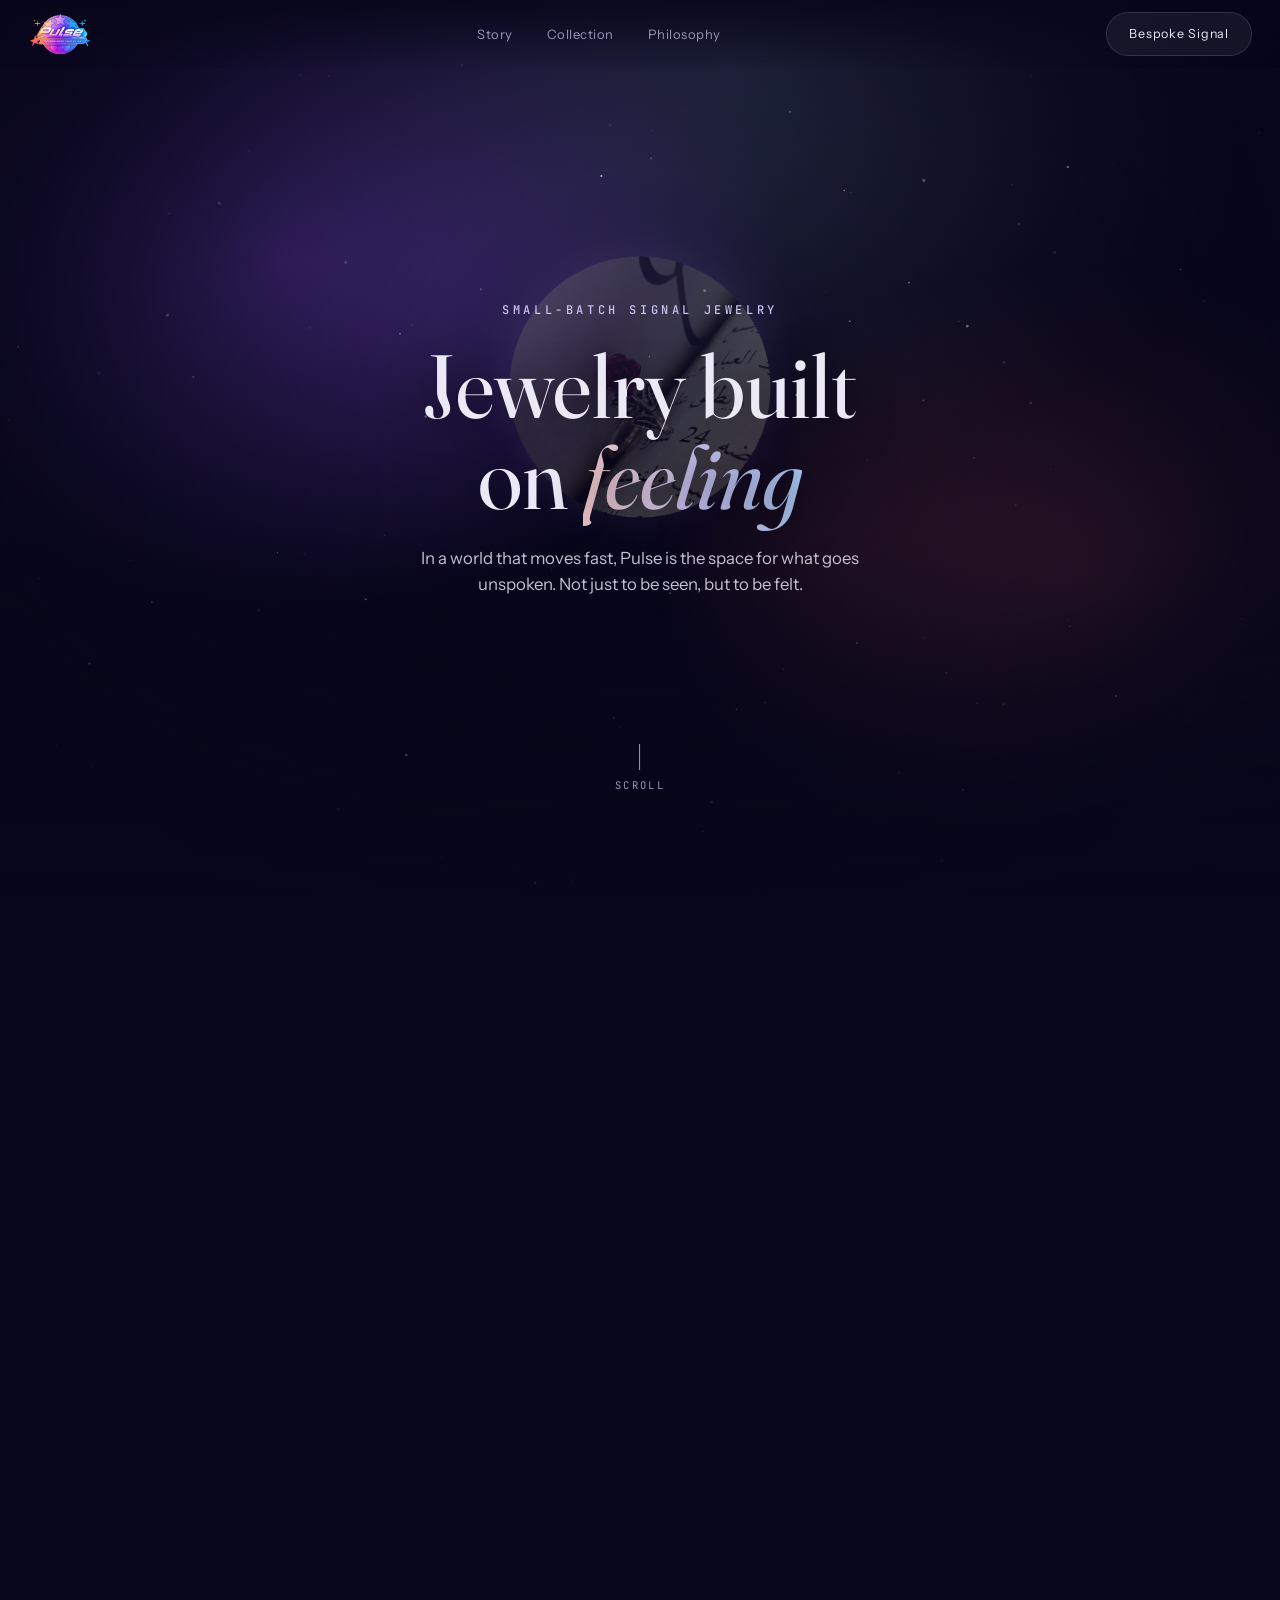
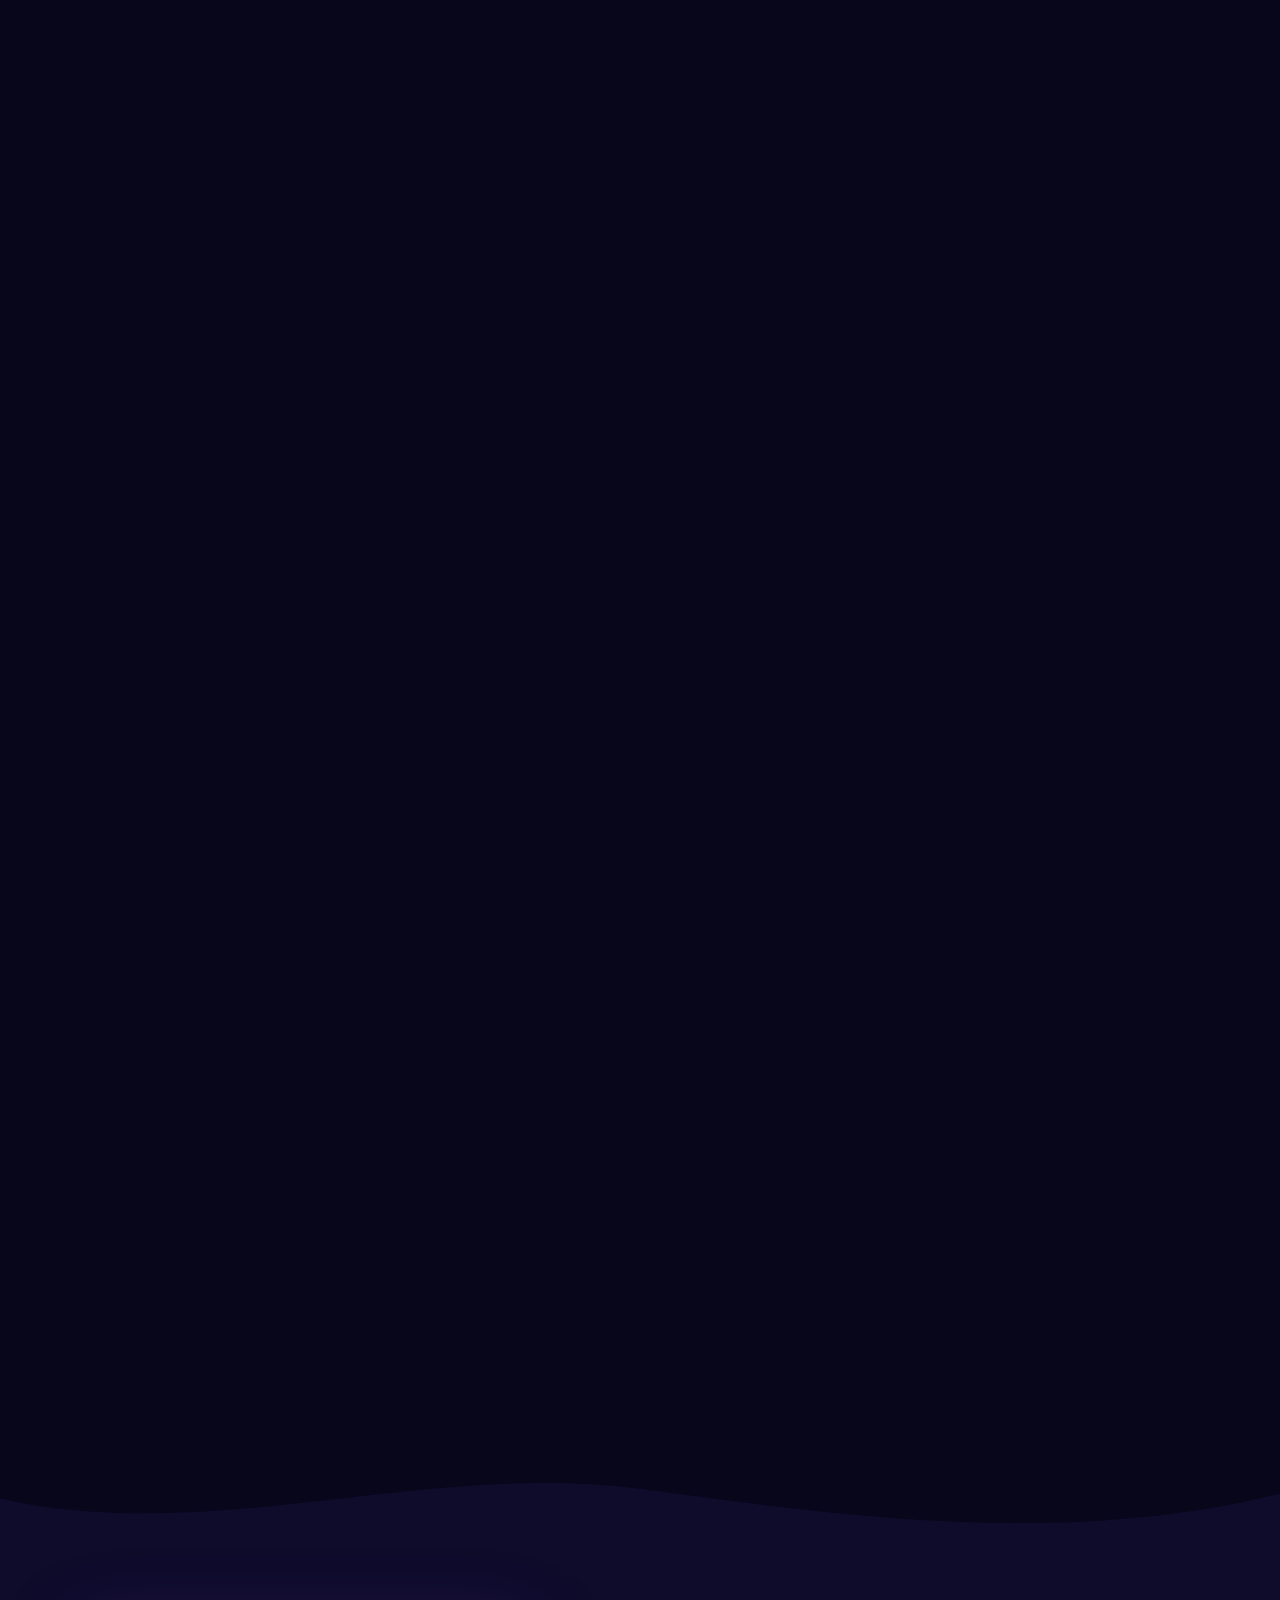
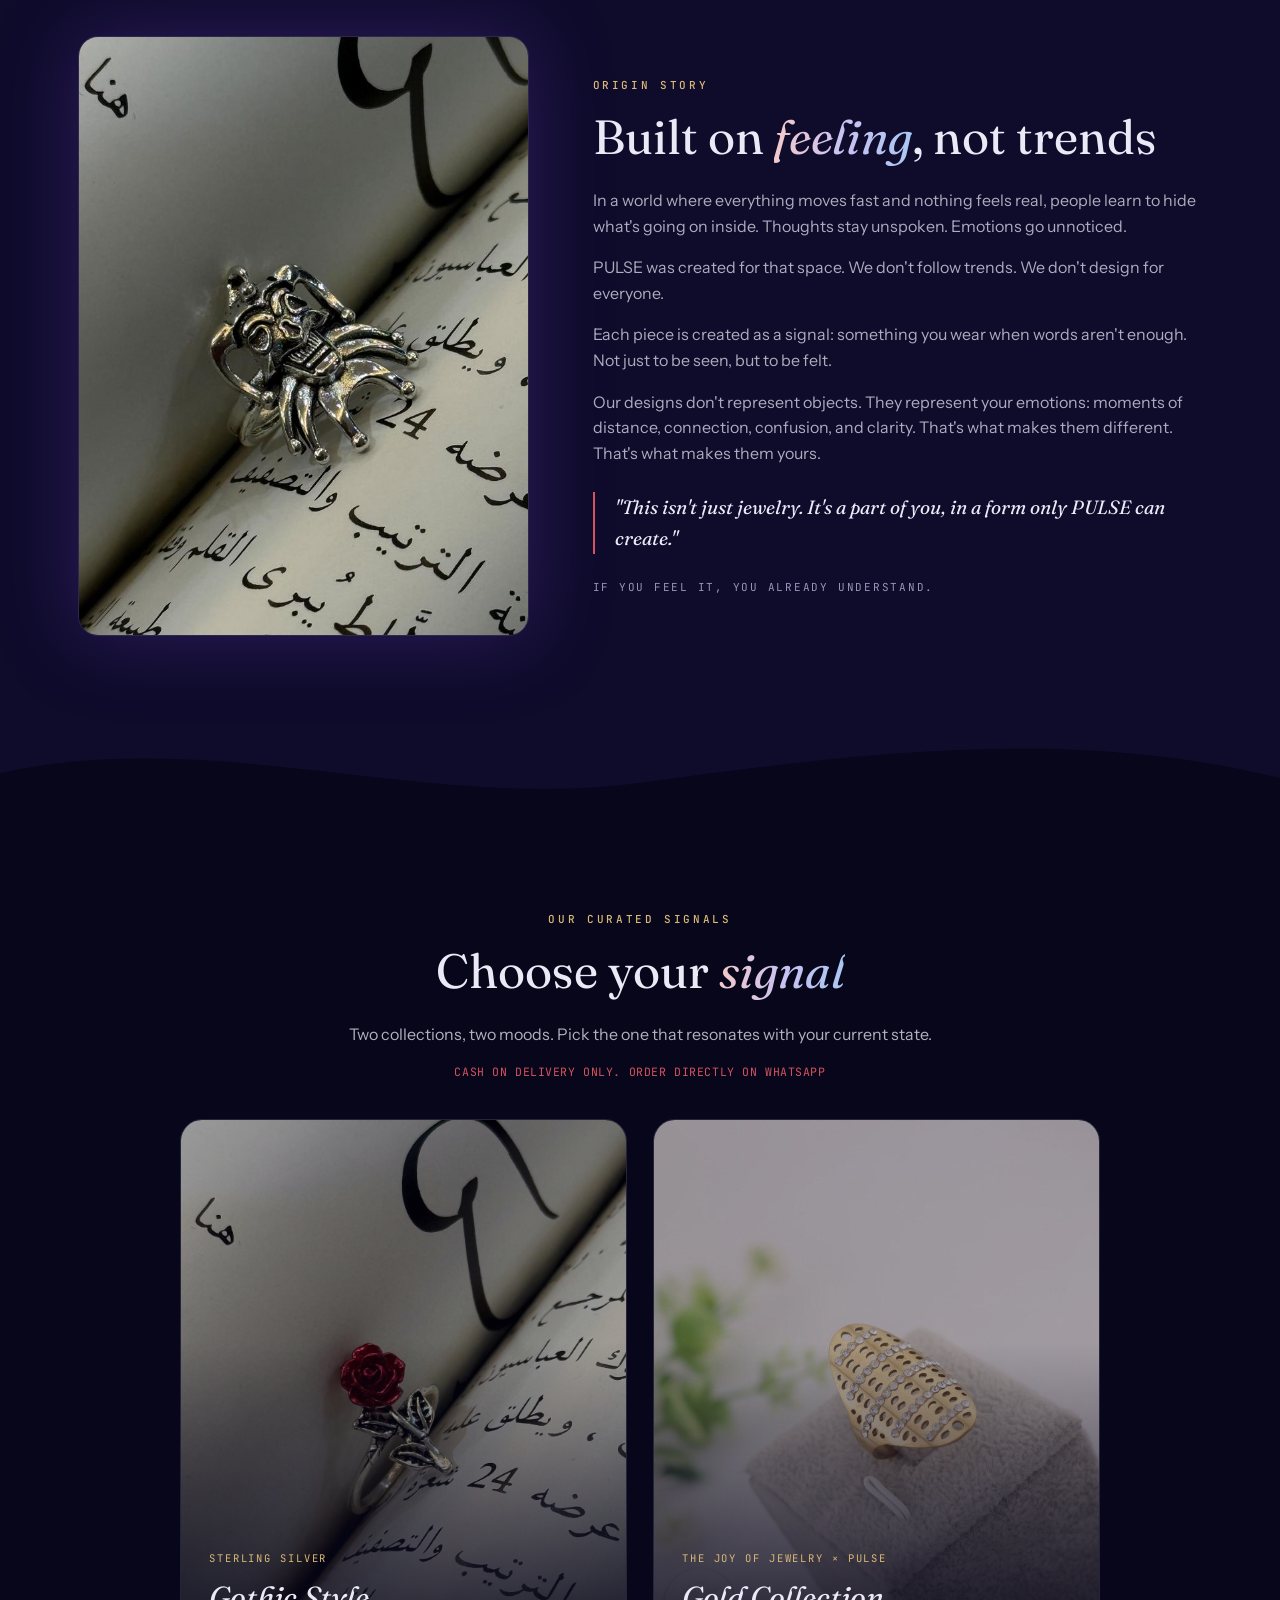
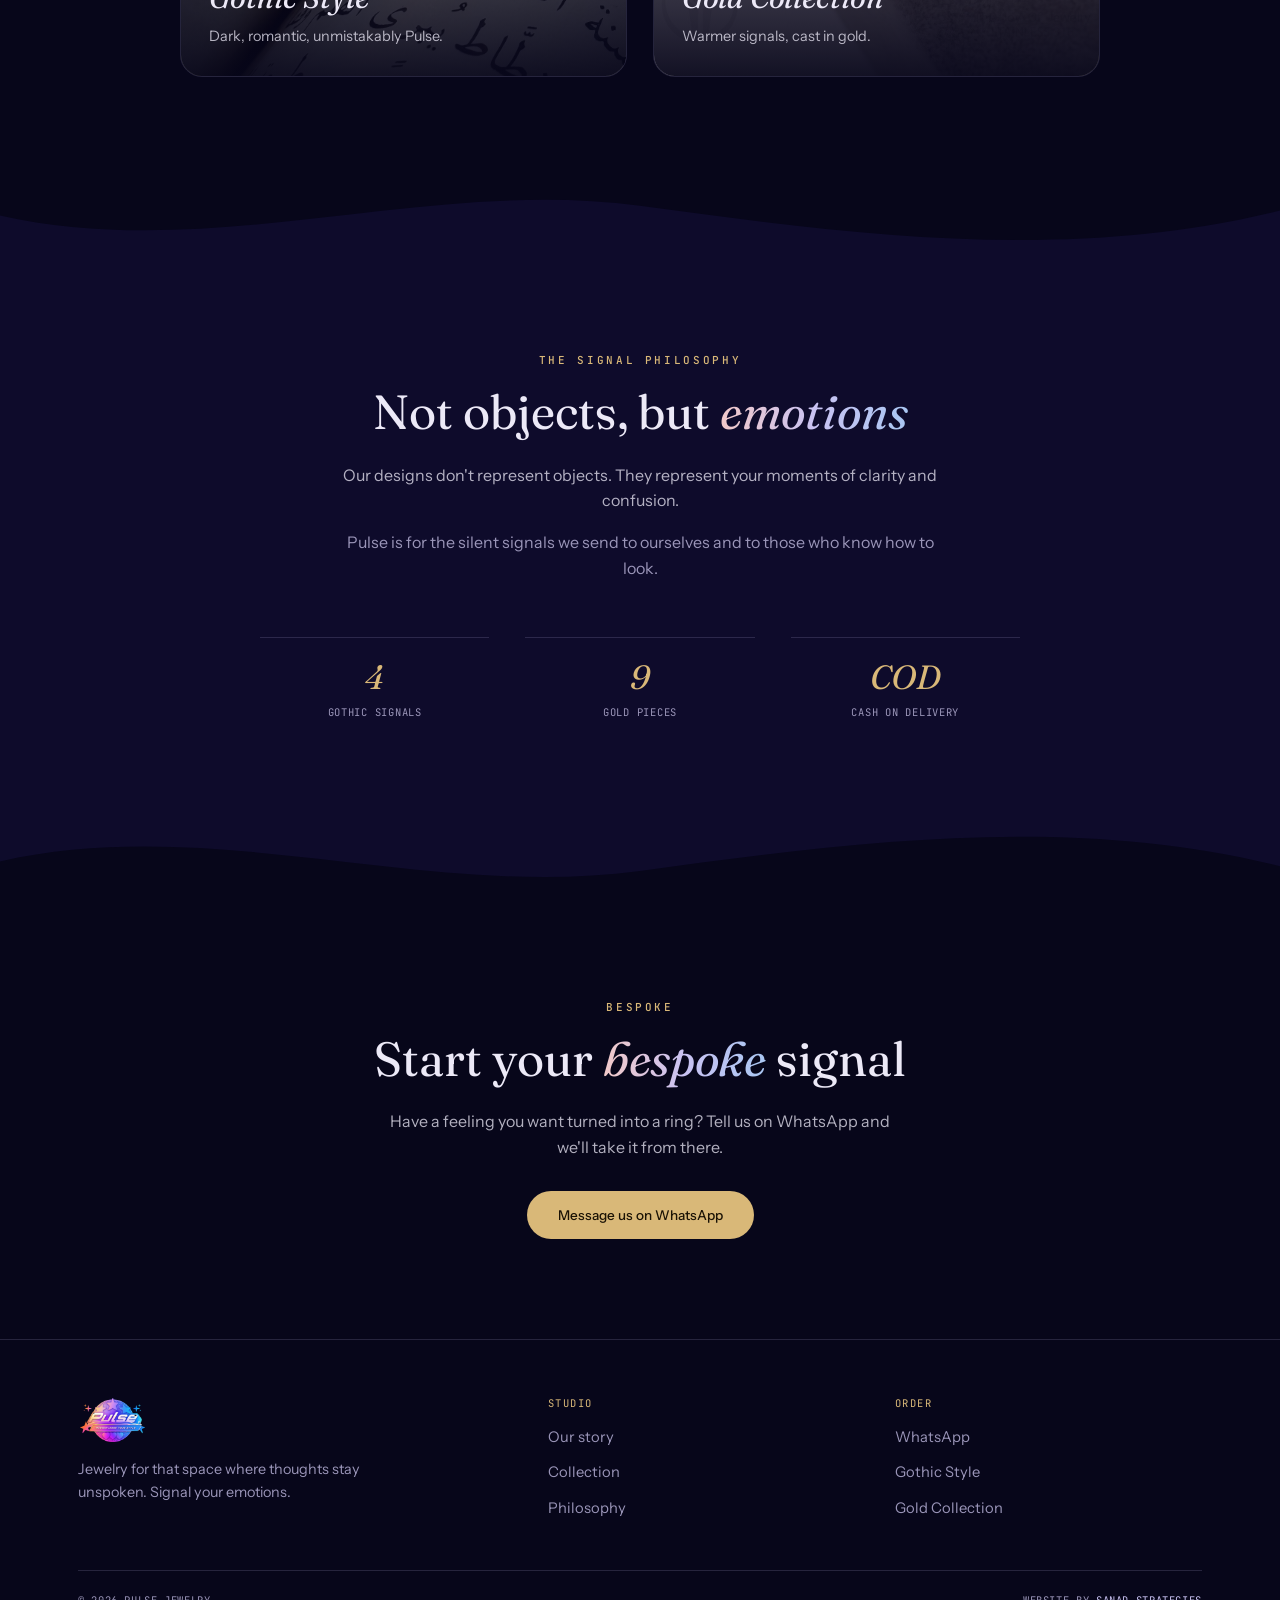
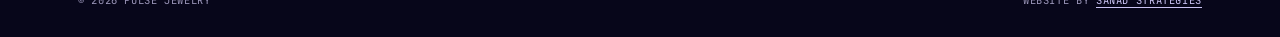
==== commit 9581144f: "Add Cloudflare Web Analytics Co-Authored-By: Claude Opus 5.5 <noreply@anthropic.com> Claude-Session:" ====
--- a/index.html
+++ b/index.html
@@ -62,4 +62,5 @@
 <div><h4>Studio</h4><ul><li><a href="index.html#story">Our story</a></li><li><a href="collection.html">Collection</a></li><li><a href="index.html#philosophy">Philosophy</a></li></ul></div>
 <div><h4>Order</h4><ul><li><a href="https://wa.me/201555689445?text=Hi%20Pulse%2C%20I%20have%20a%20question." target="_blank" rel="noopener">WhatsApp</a></li><li><a href="gothic.html">Gothic Style</a></li><li><a href="gold.html">Gold Collection</a></li></ul></div>
 </div><div class="fbot"><span>© 2026 Pulse Jewelry</span><span>Website by <a href="https://sanad-strategies.com/">Sanad Strategies</a></span></div></div></footer>
-<script src="script.js"></script></body></html>
+<script src="script.js"></script><!-- Cloudflare Web Analytics --><script type='module' src='https://static.cloudflareinsights.com/beacon.min.js' data-cf-beacon='{"token": "be84ea1fd5b64f1d8b144b6c0d25bad8"}'></script><!-- End Cloudflare Web Analytics -->
+</body></html>
